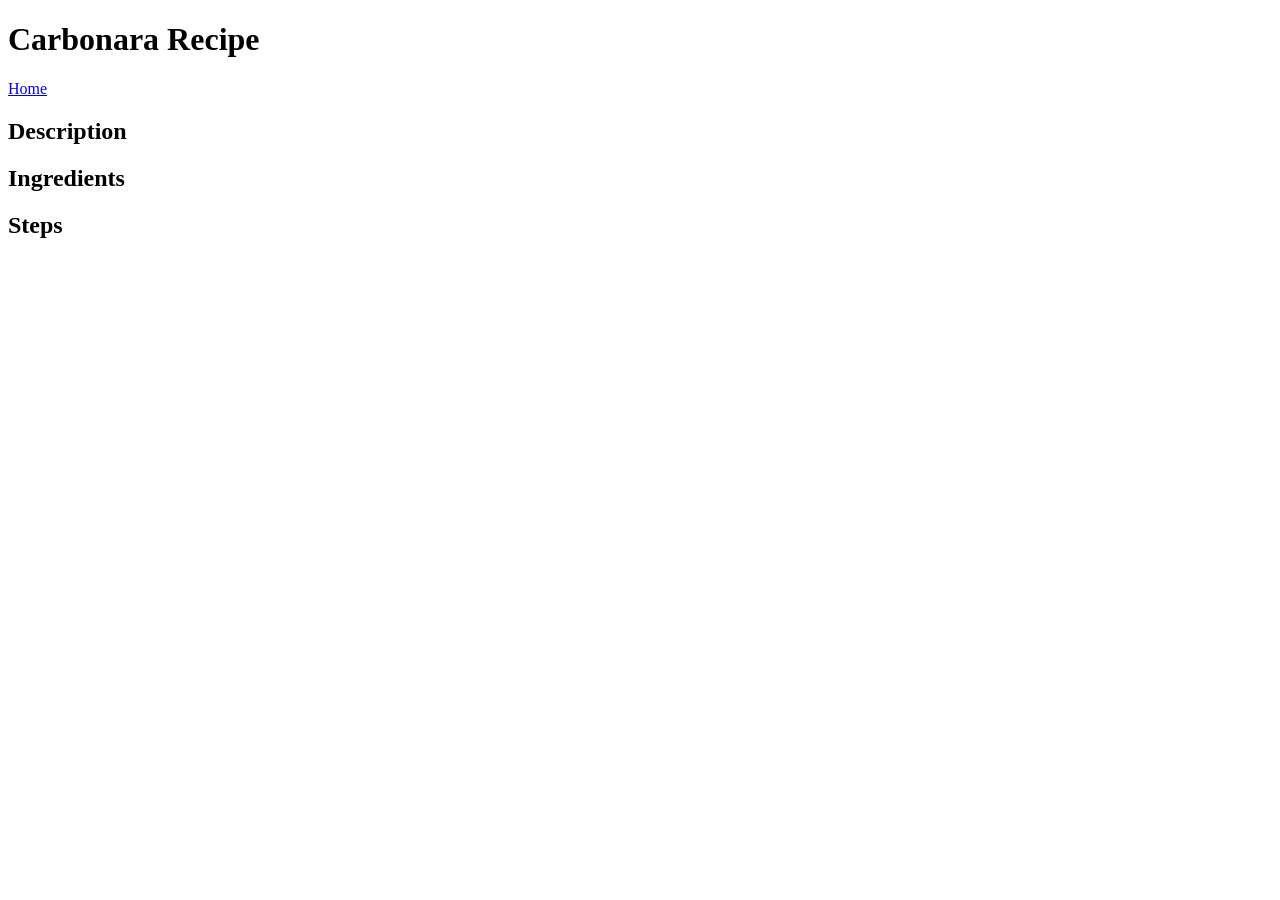
==== recipes/carbonara.html @ d36da4a3 "Creating files and directories" ====
<!DOCTYPE html>
<html lang="en">
<head>
    <meta charset="UTF-8">
    <meta name="viewport" content="width=device-width, initial-scale=1.0">
    <title>Lasagna Recipe</title>
</head>
<body>
    <h1>Carbonara Recipe</h1>
    <a href="../index.html">Home</a>
    <img src="">
    <h2>Description</h2>
    <p>

    </p>
    <h2>Ingredients</h2>
    <ul>

    </ul>
    
    <h2>Steps</h2>
    <ol>

    </ol>
</body>
</html>
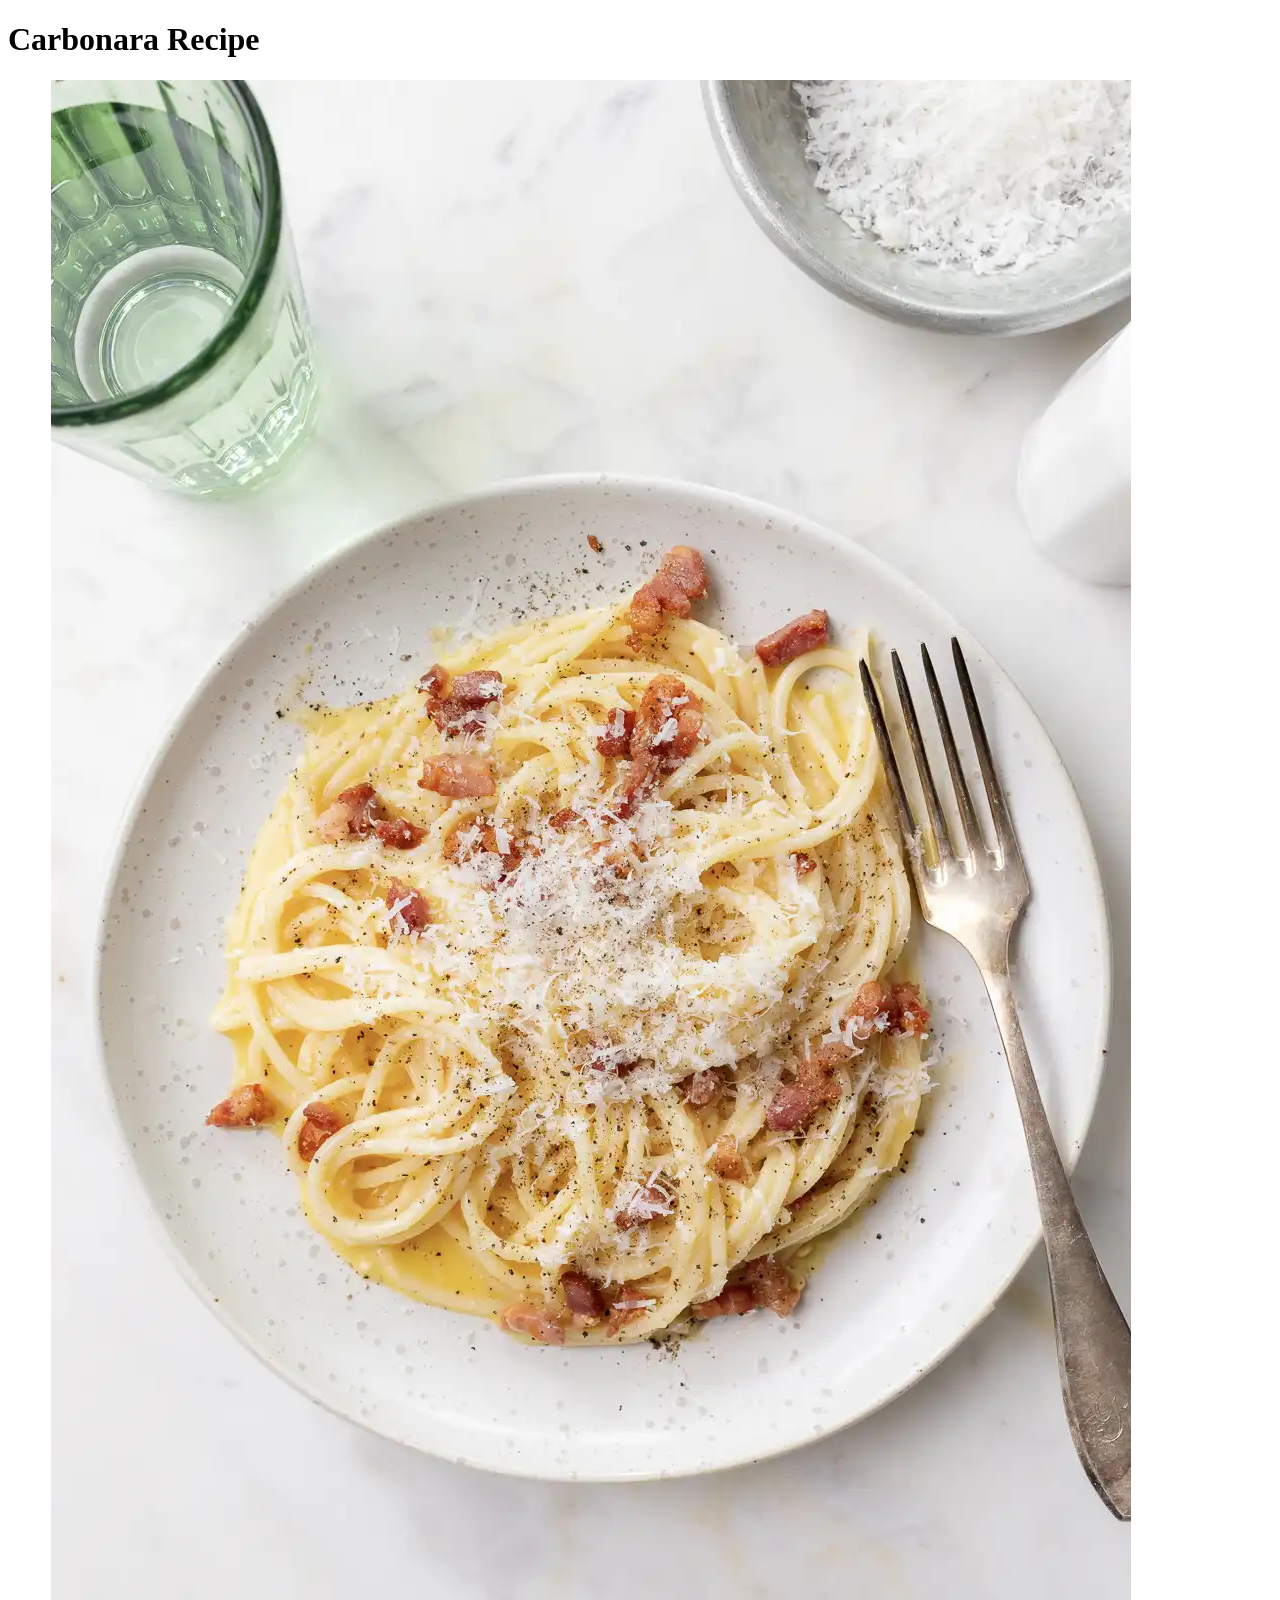
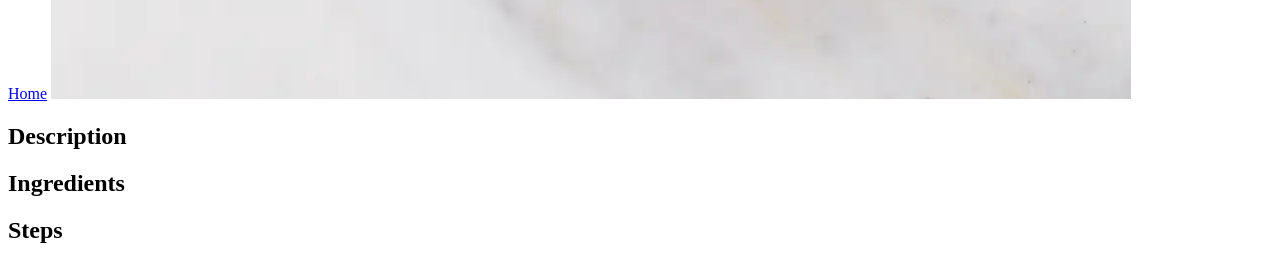
==== commit 7ae8cfdc: "adding in images" ====
--- a/recipes/carbonara.html
+++ b/recipes/carbonara.html
@@ -8,7 +8,7 @@
 <body>
     <h1>Carbonara Recipe</h1>
     <a href="../index.html">Home</a>
-    <img src="">
+    <img src="../images/carbonara-recipe.webp">
     <h2>Description</h2>
     <p>
 
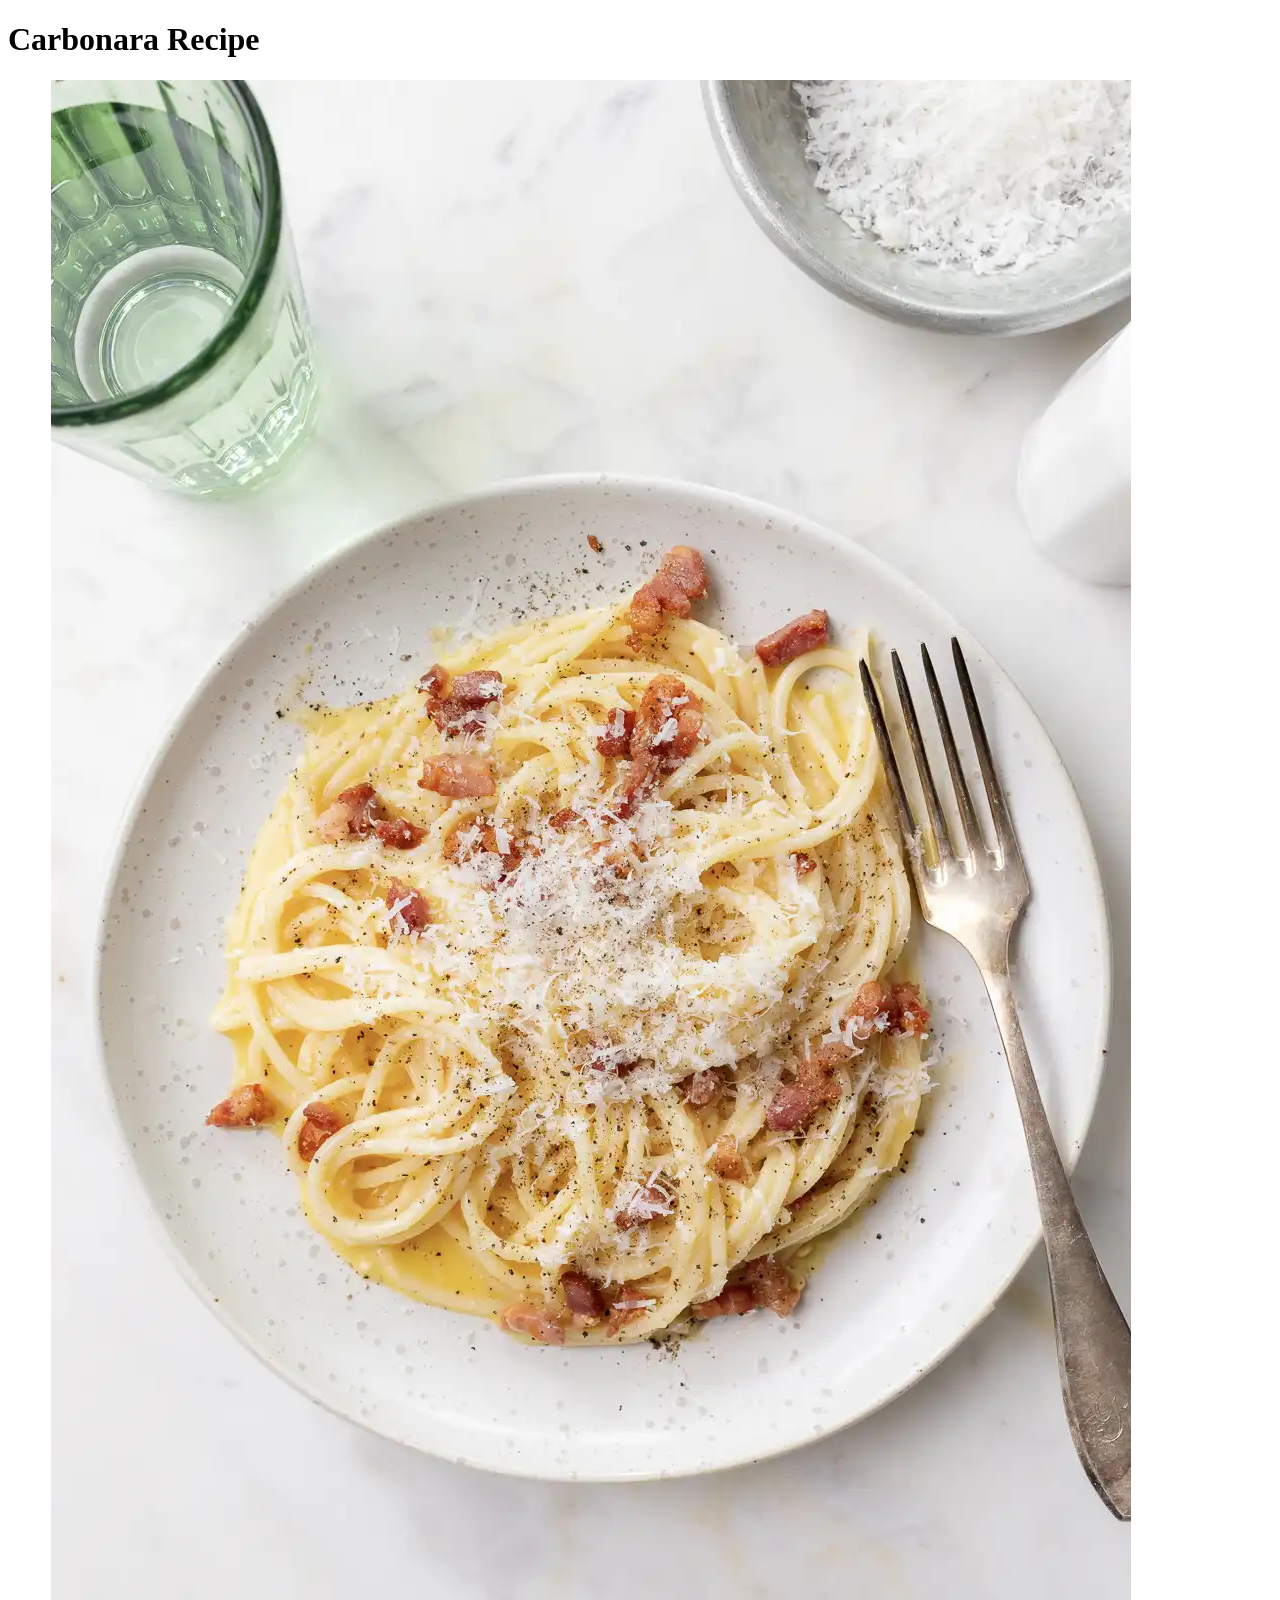
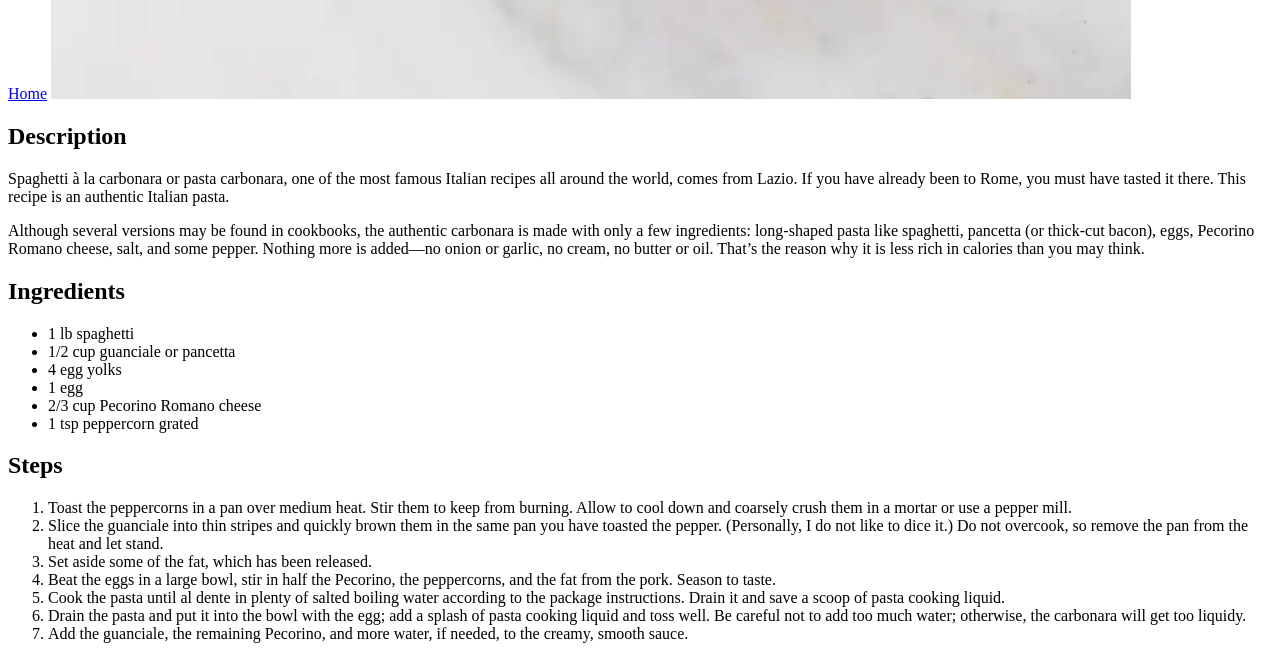
==== commit 6fa955d5: "Adding Tteokbokki and carbonara recipes" ====
--- a/recipes/carbonara.html
+++ b/recipes/carbonara.html
@@ -11,16 +11,30 @@
     <img src="../images/carbonara-recipe.webp">
     <h2>Description</h2>
     <p>
-
+        Spaghetti à la carbonara or pasta carbonara, one of the most famous Italian recipes all around the world, comes from Lazio. If you have already been to Rome, you must have tasted it there. This recipe is an authentic Italian pasta.
+    </p>
+    <p>
+        Although several versions may be found in cookbooks, the authentic carbonara is made with only a few ingredients: long-shaped pasta like spaghetti, pancetta (or thick-cut bacon), eggs, Pecorino Romano cheese, salt, and some pepper. Nothing more is added—no onion or garlic, no cream, no butter or oil. That’s the reason why it is less rich in calories than you may think.
     </p>
     <h2>Ingredients</h2>
     <ul>
-
+        <li>1 lb spaghetti</li>
+        <li>1/2 cup guanciale or pancetta</li>
+        <li>4 egg yolks</li>
+        <li>1 egg</li>
+        <li>2/3 cup Pecorino Romano cheese</li>
+        <li>1 tsp peppercorn grated</li>
     </ul>
     
     <h2>Steps</h2>
     <ol>
-
+        <li>Toast the peppercorns in a pan over medium heat. Stir them to keep from burning. Allow to cool down and coarsely crush them in a mortar or use a pepper mill.</li>
+        <li>Slice the guanciale into thin stripes and quickly brown them in the same pan you have toasted the pepper. (Personally, I do not like to dice it.) Do not overcook, so remove the pan from the heat and let stand.</li>
+        <li>Set aside some of the fat, which has been released.</li>
+        <li>Beat the eggs in a large bowl, stir in half the Pecorino, the peppercorns, and the fat from the pork. Season to taste.</li>
+        <li>Cook the pasta until al dente in plenty of salted boiling water according to the package instructions. Drain it and save a scoop of pasta cooking liquid.</li>
+        <li>Drain the pasta and put it into the bowl with the egg; add a splash of pasta cooking liquid and toss well. Be careful not to add too much water; otherwise, the carbonara will get too liquidy.</li>
+        <li>Add the guanciale, the remaining Pecorino, and more water, if needed, to the creamy, smooth sauce.</li>
     </ol>
 </body>
 </html>
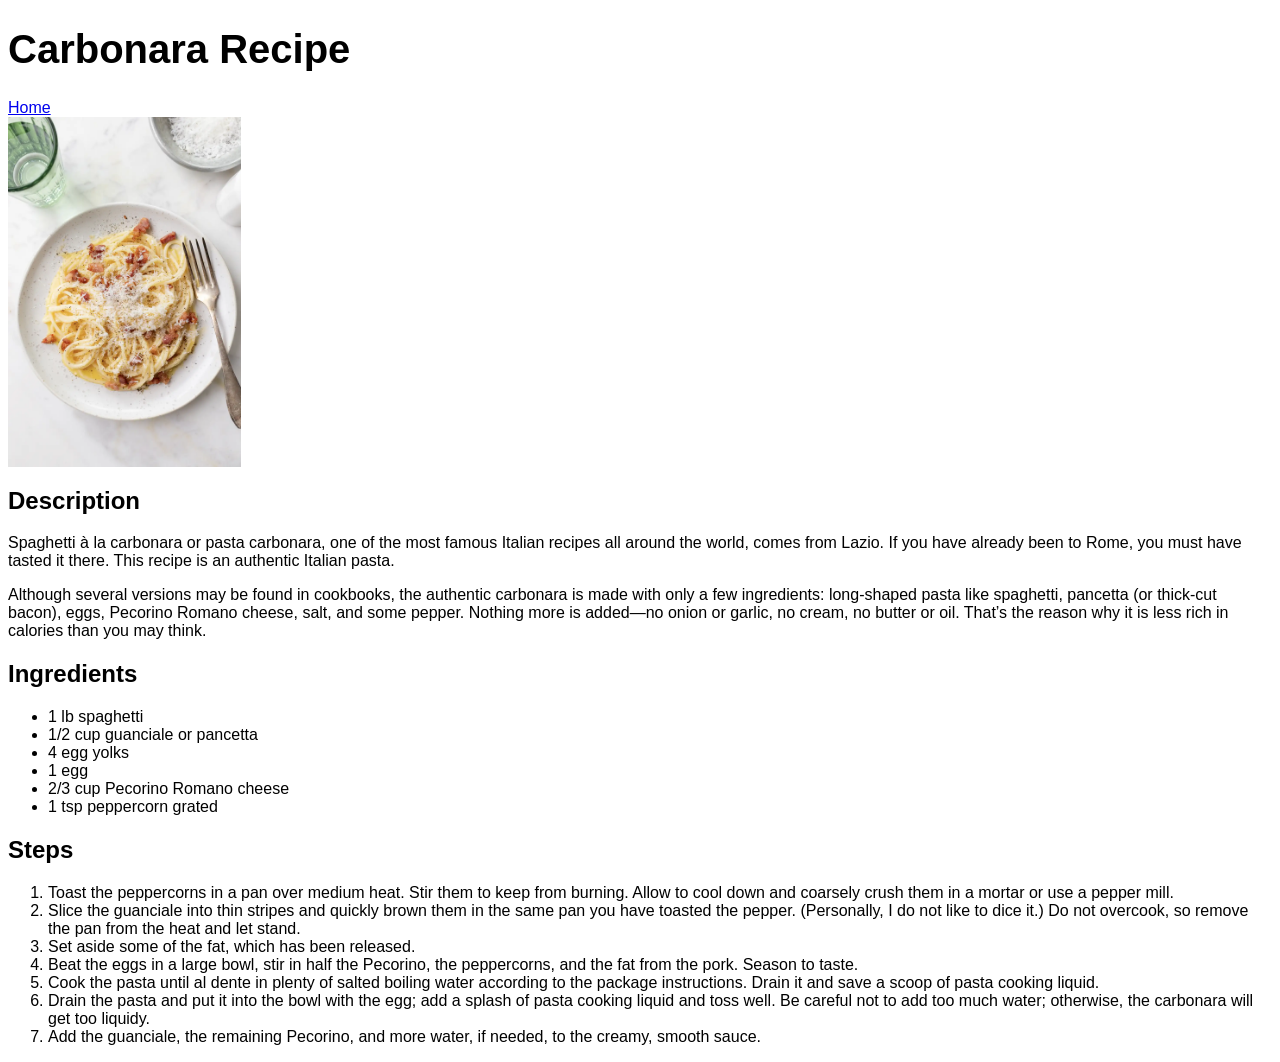
==== commit bc9c48e5: "Adding in CSS doc and minor changes" ====
--- a/recipes/carbonara.html
+++ b/recipes/carbonara.html
@@ -1,6 +1,7 @@
 <!DOCTYPE html>
 <html lang="en">
 <head>
+    <link rel="stylesheet" href="../styles.css">
     <meta charset="UTF-8">
     <meta name="viewport" content="width=device-width, initial-scale=1.0">
     <title>Lasagna Recipe</title>
@@ -8,7 +9,7 @@
 <body>
     <h1>Carbonara Recipe</h1>
     <a href="../index.html">Home</a>
-    <img src="../images/carbonara-recipe.webp">
+    <img class="image" src="../images/carbonara-recipe.webp">
     <h2>Description</h2>
     <p>
         Spaghetti à la carbonara or pasta carbonara, one of the most famous Italian recipes all around the world, comes from Lazio. If you have already been to Rome, you must have tasted it there. This recipe is an authentic Italian pasta.
--- a/styles.css
+++ b/styles.css
@@ -0,0 +1,13 @@
+body {
+    font-family: sans-serif, serif;
+}
+
+.image {
+    display: flex;
+    max-width: 350px;
+    max-height: 350px;
+}
+
+h1 {
+    font-size: 40px;
+}
